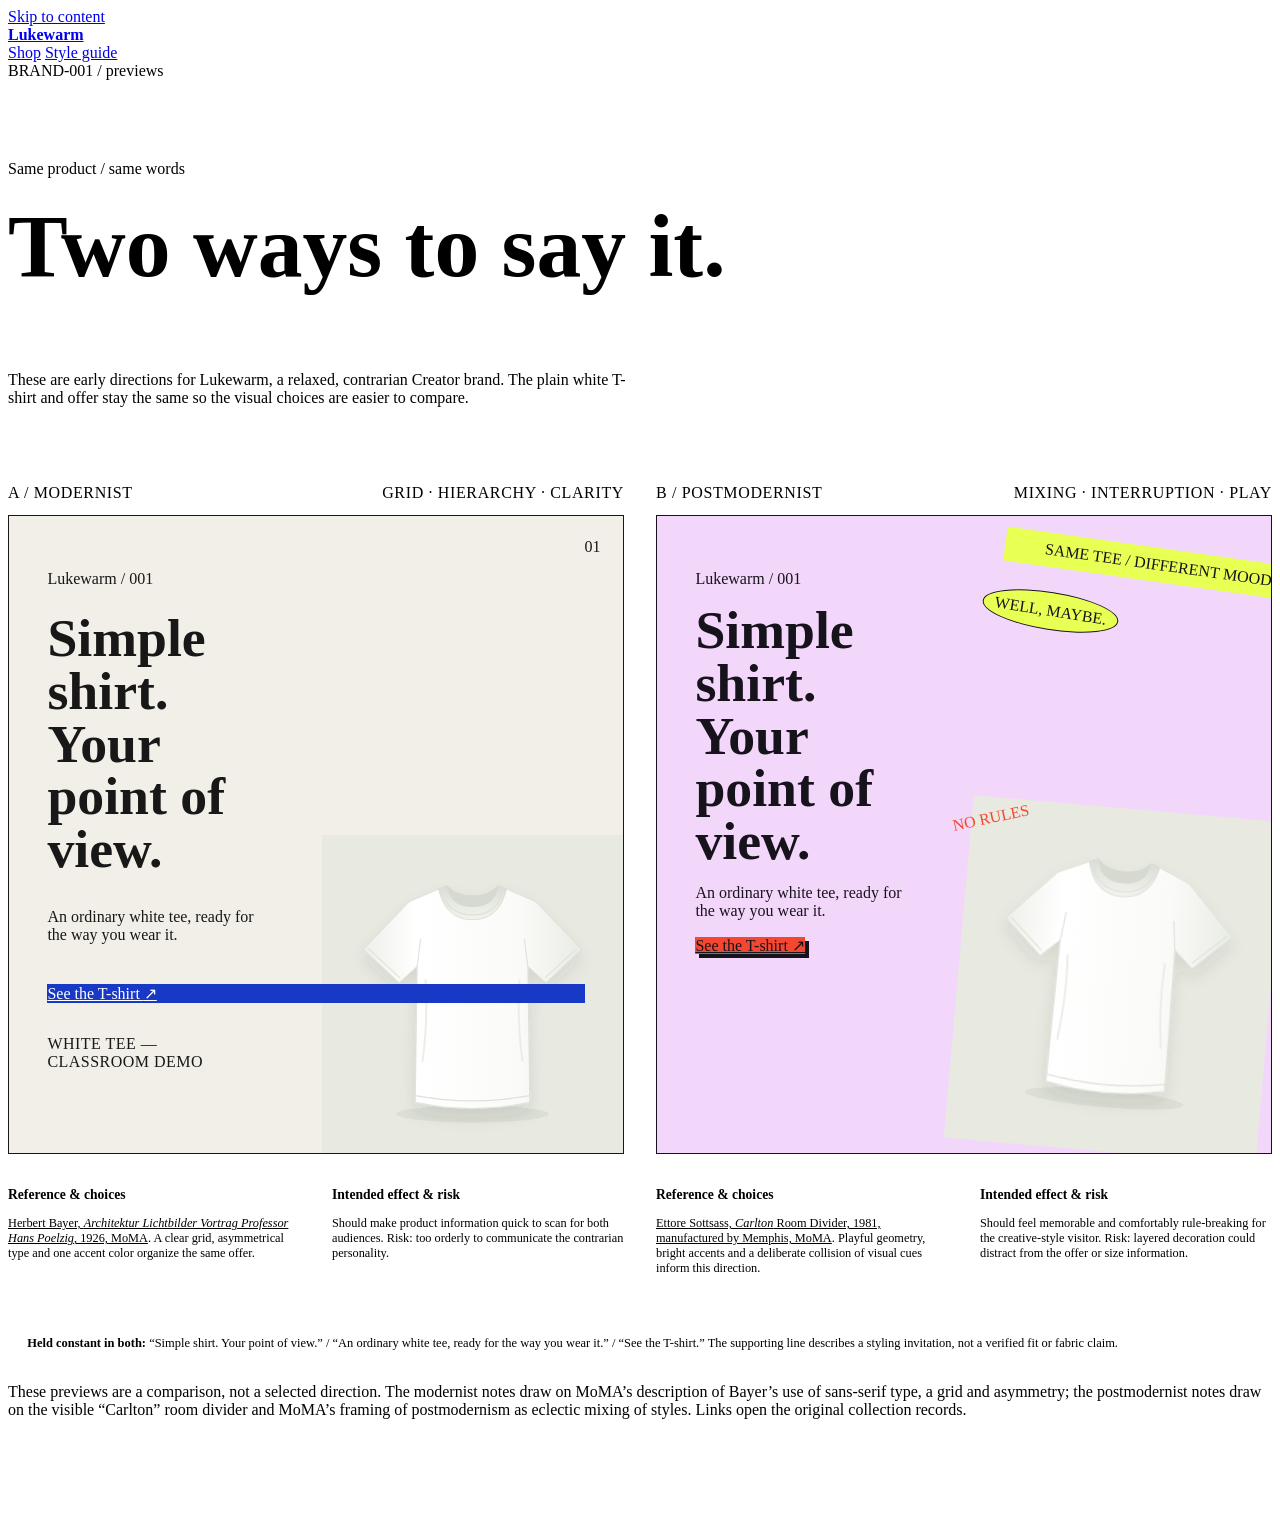
==== public/explorations.html @ 7b6f737d "Add paired Lukewarm visual direction previews" ====
<!doctype html>
<html lang="en">
  <head>
    <meta charset="utf-8" />
    <meta name="viewport" content="width=device-width, initial-scale=1" />
    <meta name="description" content="Two same-copy visual directions for the Lukewarm white T-shirt." />
    <title>Lukewarm — hero directions</title>
    <link rel="stylesheet" href="styles.css" />
    <style>
      .explore-page { padding-block: 2rem 5rem; }
      .explore-intro { max-width: 760px; padding-block: 2rem 3rem; }
      .explore-intro h1 { font-size: clamp(2.8rem, 7vw, 6rem); margin-top: .4rem; }
      .explore-intro p:last-child { max-width: 620px; margin-top: 1rem; }
      .preview-grid { display: grid; grid-template-columns: repeat(2, minmax(0, 1fr)); gap: 2rem; }
      .preview { min-width: 0; }
      .preview-label { display: flex; justify-content: space-between; gap: 1rem; padding-block: .8rem; border-top: 1px solid var(--color-line); font: .68rem var(--font-mono); text-transform: uppercase; letter-spacing: .04em; }
      .hero-card { min-height: 560px; position: relative; overflow: hidden; isolation: isolate; padding: clamp(1.4rem, 3vw, 3rem); }
      .hero-card h2 { position: relative; z-index: 2; max-width: 9ch; margin: .5rem 0 1rem; font-size: clamp(2.3rem, 4.2vw, 4.5rem); line-height: .98; }
      .hero-card p { position: relative; z-index: 2; max-width: 26ch; }
      .hero-card .button { position: relative; z-index: 2; margin-top: 1.5rem; }
      .hero-shirt { position: absolute; width: 52%; height: auto; right: 2%; bottom: 1%; z-index: 1; }
      .modern-card { display: grid; align-content: start; background: #f1efe8; color: #171817; border: 1px solid #171817; }
      .modern-card::before { content: "01"; position: absolute; top: 1.4rem; right: 1.4rem; font: .72rem var(--font-mono); }
      .modern-card .hero-shirt { width: 49%; right: 0; bottom: -2%; }
      .modern-card .button-primary { background: #1839c5; border-color: #1839c5; color: white; }
      .modern-index { margin-top: auto; padding-top: 2rem; font: .65rem var(--font-mono); letter-spacing: .03em; }
      .post-card { background: #f3d7fa; color: #17131c; border: 1px solid #17131c; }
      .post-card::before { content: "SAME TEE / DIFFERENT MOOD"; position: absolute; top: 2rem; right: -2.6rem; z-index: 3; transform: rotate(8deg); padding: .5rem 2.5rem; background: #e8ff54; font: .58rem var(--font-mono); }
      .post-card::after { content: "NO RULES"; position: absolute; left: 48%; top: 46%; z-index: 2; transform: rotate(-12deg); color: #f3472f; font: 700 clamp(1rem, 2vw, 1.7rem) var(--font-display); }
      .post-card .hero-shirt { width: 51%; right: 0; bottom: 0; transform: rotate(5deg); }
      .post-card .button-primary { background: #f3472f; border-color: #17131c; color: #17131c; box-shadow: 4px 4px 0 #17131c; }
      .post-tag { position: absolute; left: 53%; top: 12%; z-index: 2; padding: .55rem .7rem; background: #e8ff54; border: 1px solid #17131c; border-radius: 50%; transform: rotate(9deg); font: .62rem var(--font-mono); }
      .annotation-grid { display: grid; grid-template-columns: 1fr 1fr; gap: 2rem; margin-top: 1.2rem; }
      .annotation-grid h3 { font-size: .85rem; letter-spacing: 0; }
      .annotation-grid p { margin-top: .5rem; font-size: .77rem; color: var(--color-muted); }
      .annotation-grid a { color: var(--color-ink); }
      .same-copy { margin-top: 2rem; padding: 1rem 1.2rem; background: var(--color-soft); font-size: .78rem; }
      @media (max-width: 760px) { .preview-grid, .annotation-grid { grid-template-columns: 1fr; } .hero-card { min-height: 500px; } .hero-card h2 { font-size: clamp(2.7rem, 11vw, 4.3rem); } }
      @media (max-width: 420px) { .hero-card { min-height: 470px; } .hero-shirt { width: 62%; } .modern-card .hero-shirt, .post-card .hero-shirt { width: 60%; } }
    </style>
  </head>
  <body>
    <a class="skip-link" href="#main">Skip to content</a>
    <header class="site-header wrap">
      <a class="brand-link" href="index.html"><strong>Lukewarm</strong></a>
      <nav class="main-nav" aria-label="Main navigation">
        <a class="nav-link" href="index.html">Shop</a>
        <a class="nav-link" href="styleguide.html">Style guide</a>
      </nav>
      <span class="micro-label">BRAND-001 / previews</span>
    </header>
    <main id="main" class="wrap explore-page">
      <section class="explore-intro">
        <p class="eyebrow"><span class="status-dot" aria-hidden="true"></span> Same product / same words</p>
        <h1>Two ways to say it.</h1>
        <p>These are early directions for Lukewarm, a relaxed, contrarian Creator brand. The plain white T-shirt and offer stay the same so the visual choices are easier to compare.</p>
      </section>
      <div class="preview-grid">
        <article class="preview">
          <div class="preview-label"><span>A / Modernist</span><span>Grid · hierarchy · clarity</span></div>
          <section class="hero-card modern-card" aria-labelledby="modern-title">
            <p class="eyebrow">Lukewarm / 001</p>
            <h2 id="modern-title">Simple shirt.<br />Your point of view.</h2>
            <p>An ordinary white tee, ready for the way you wear it.</p>
            <a class="button button-primary" href="index.html">See the T-shirt <span aria-hidden="true">↗</span></a>
            <p class="modern-index">WHITE TEE — CLASSROOM DEMO</p>
            <img class="hero-shirt" src="assets/white-shirt.svg" alt="Plain white T-shirt" width="800" height="880" />
          </section>
          <div class="annotation-grid">
            <div><h3>Reference & choices</h3><p><a href="https://www.moma.org/collection/works/5101">Herbert Bayer, <i>Architektur Lichtbilder Vortrag Professor Hans Poelzig</i>, 1926, MoMA</a>. A clear grid, asymmetrical type and one accent color organize the same offer.</p></div>
            <div><h3>Intended effect & risk</h3><p>Should make product information quick to scan for both audiences. Risk: too orderly to communicate the contrarian personality.</p></div>
          </div>
        </article>
        <article class="preview">
          <div class="preview-label"><span>B / Postmodernist</span><span>Mixing · interruption · play</span></div>
          <section class="hero-card post-card" aria-labelledby="post-title">
            <p class="eyebrow">Lukewarm / 001</p>
            <h2 id="post-title">Simple shirt.<br />Your point of view.</h2>
            <p>An ordinary white tee, ready for the way you wear it.</p>
            <a class="button button-primary" href="index.html">See the T-shirt <span aria-hidden="true">↗</span></a>
            <span class="post-tag">WELL, MAYBE.</span>
            <img class="hero-shirt" src="assets/white-shirt.svg" alt="Plain white T-shirt" width="800" height="880" />
          </section>
          <div class="annotation-grid">
            <div><h3>Reference & choices</h3><p><a href="https://www.moma.org/collection/works/292736">Ettore Sottsass, <i>Carlton</i> Room Divider, 1981, manufactured by Memphis, MoMA</a>. Playful geometry, bright accents and a deliberate collision of visual cues inform this direction.</p></div>
            <div><h3>Intended effect & risk</h3><p>Should feel memorable and comfortably rule-breaking for the creative-style visitor. Risk: layered decoration could distract from the offer or size information.</p></div>
          </div>
        </article>
      </div>
      <p class="same-copy"><strong>Held constant in both:</strong> “Simple shirt. Your point of view.” / “An ordinary white tee, ready for the way you wear it.” / “See the T-shirt.” The supporting line describes a styling invitation, not a verified fit or fabric claim.</p>
      <p class="guide-note">These previews are a comparison, not a selected direction. The modernist notes draw on MoMA’s description of Bayer’s use of sans-serif type, a grid and asymmetry; the postmodernist notes draw on the visible “Carlton” room divider and MoMA’s framing of postmodernism as eclectic mixing of styles. Links open the original collection records.</p>
    </main>
  </body>
</html>
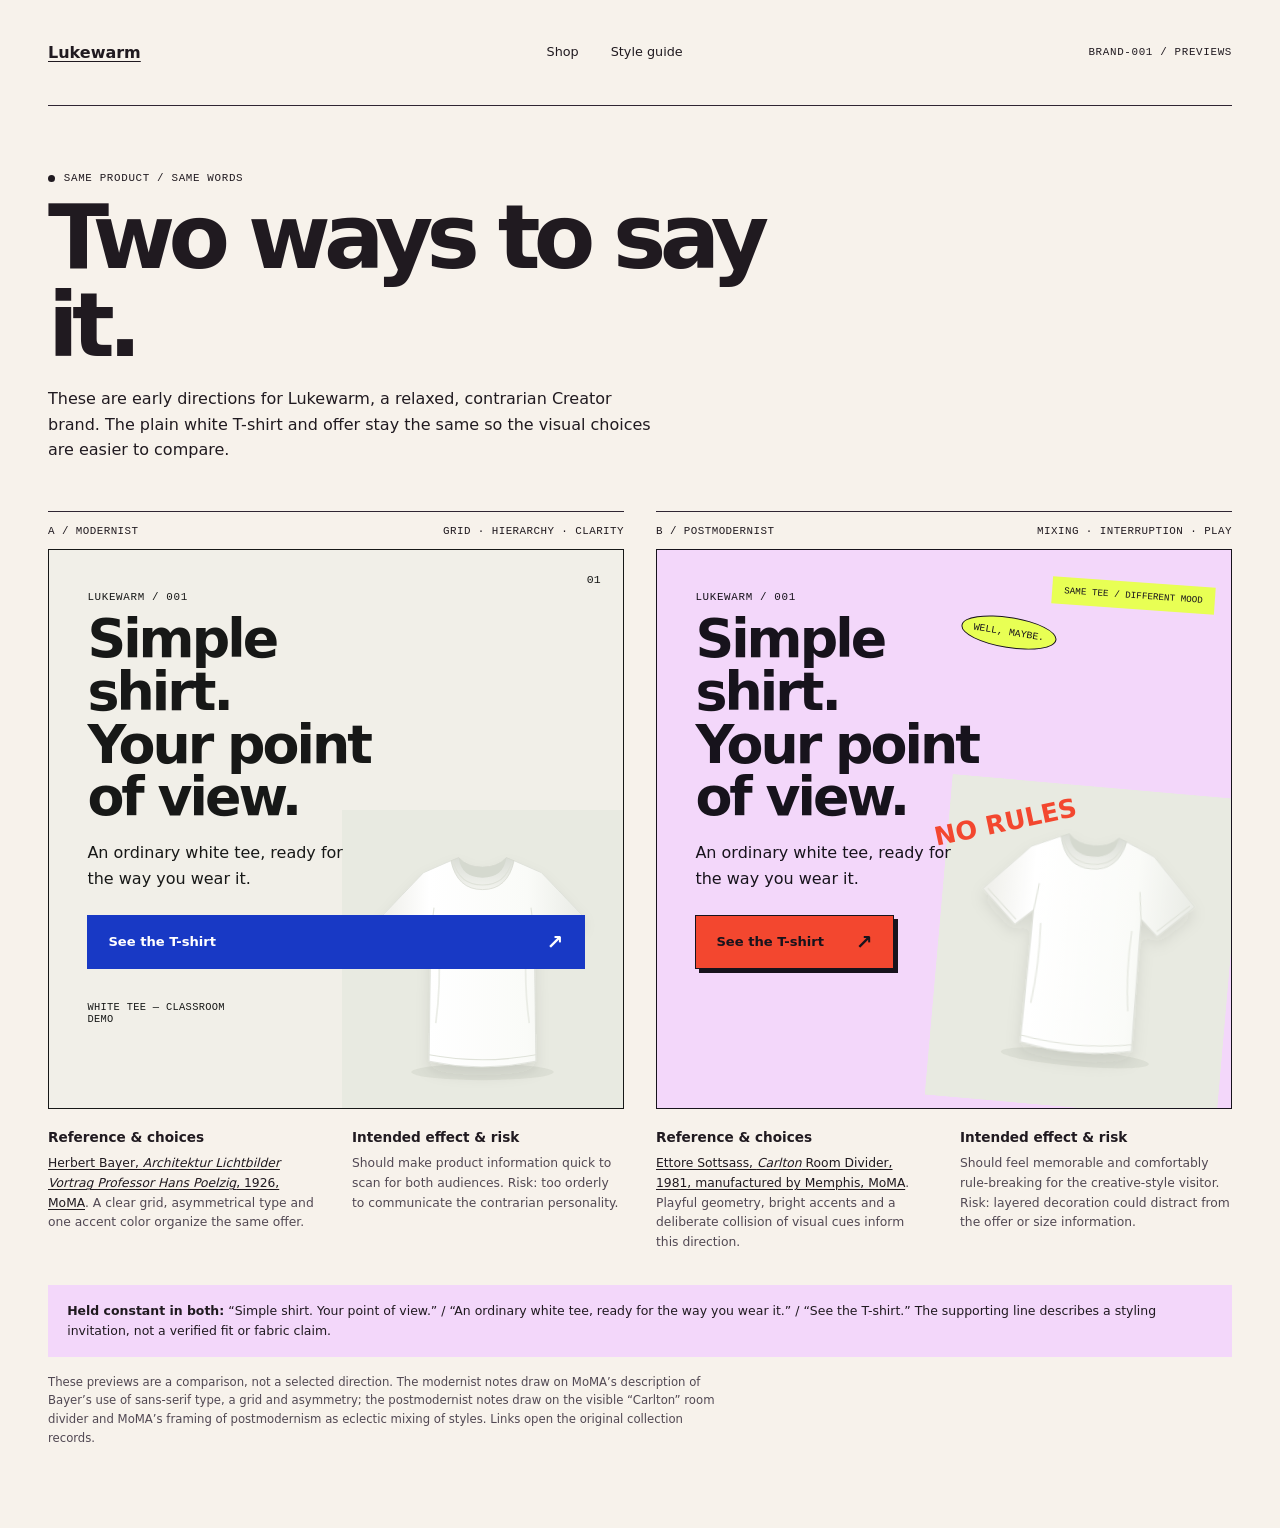
==== commit 32a22c04: "Sync checked Lukewarm public/explorations.html" ====
--- a/public/explorations.html
+++ b/public/explorations.html
@@ -3,40 +3,208 @@
   <head>
     <meta charset="utf-8" />
     <meta name="viewport" content="width=device-width, initial-scale=1" />
-    <meta name="description" content="Two same-copy visual directions for the Lukewarm white T-shirt." />
+    <meta
+      name="description"
+      content="Two same-copy visual directions for the Lukewarm white T-shirt."
+    />
     <title>Lukewarm — hero directions</title>
     <link rel="stylesheet" href="styles.css" />
     <style>
-      .explore-page { padding-block: 2rem 5rem; }
-      .explore-intro { max-width: 760px; padding-block: 2rem 3rem; }
-      .explore-intro h1 { font-size: clamp(2.8rem, 7vw, 6rem); margin-top: .4rem; }
-      .explore-intro p:last-child { max-width: 620px; margin-top: 1rem; }
-      .preview-grid { display: grid; grid-template-columns: repeat(2, minmax(0, 1fr)); gap: 2rem; }
-      .preview { min-width: 0; }
-      .preview-label { display: flex; justify-content: space-between; gap: 1rem; padding-block: .8rem; border-top: 1px solid var(--color-line); font: .68rem var(--font-mono); text-transform: uppercase; letter-spacing: .04em; }
-      .hero-card { min-height: 560px; position: relative; overflow: hidden; isolation: isolate; padding: clamp(1.4rem, 3vw, 3rem); }
-      .hero-card h2 { position: relative; z-index: 2; max-width: 9ch; margin: .5rem 0 1rem; font-size: clamp(2.3rem, 4.2vw, 4.5rem); line-height: .98; }
-      .hero-card p { position: relative; z-index: 2; max-width: 26ch; }
-      .hero-card .button { position: relative; z-index: 2; margin-top: 1.5rem; }
-      .hero-shirt { position: absolute; width: 52%; height: auto; right: 2%; bottom: 1%; z-index: 1; }
-      .modern-card { display: grid; align-content: start; background: #f1efe8; color: #171817; border: 1px solid #171817; }
-      .modern-card::before { content: "01"; position: absolute; top: 1.4rem; right: 1.4rem; font: .72rem var(--font-mono); }
-      .modern-card .hero-shirt { width: 49%; right: 0; bottom: -2%; }
-      .modern-card .button-primary { background: #1839c5; border-color: #1839c5; color: white; }
-      .modern-index { margin-top: auto; padding-top: 2rem; font: .65rem var(--font-mono); letter-spacing: .03em; }
-      .post-card { background: #f3d7fa; color: #17131c; border: 1px solid #17131c; }
-      .post-card::before { content: "SAME TEE / DIFFERENT MOOD"; position: absolute; top: 2rem; right: -2.6rem; z-index: 3; transform: rotate(8deg); padding: .5rem 2.5rem; background: #e8ff54; font: .58rem var(--font-mono); }
-      .post-card::after { content: "NO RULES"; position: absolute; left: 48%; top: 46%; z-index: 2; transform: rotate(-12deg); color: #f3472f; font: 700 clamp(1rem, 2vw, 1.7rem) var(--font-display); }
-      .post-card .hero-shirt { width: 51%; right: 0; bottom: 0; transform: rotate(5deg); }
-      .post-card .button-primary { background: #f3472f; border-color: #17131c; color: #17131c; box-shadow: 4px 4px 0 #17131c; }
-      .post-tag { position: absolute; left: 53%; top: 12%; z-index: 2; padding: .55rem .7rem; background: #e8ff54; border: 1px solid #17131c; border-radius: 50%; transform: rotate(9deg); font: .62rem var(--font-mono); }
-      .annotation-grid { display: grid; grid-template-columns: 1fr 1fr; gap: 2rem; margin-top: 1.2rem; }
-      .annotation-grid h3 { font-size: .85rem; letter-spacing: 0; }
-      .annotation-grid p { margin-top: .5rem; font-size: .77rem; color: var(--color-muted); }
-      .annotation-grid a { color: var(--color-ink); }
-      .same-copy { margin-top: 2rem; padding: 1rem 1.2rem; background: var(--color-soft); font-size: .78rem; }
-      @media (max-width: 760px) { .preview-grid, .annotation-grid { grid-template-columns: 1fr; } .hero-card { min-height: 500px; } .hero-card h2 { font-size: clamp(2.7rem, 11vw, 4.3rem); } }
-      @media (max-width: 420px) { .hero-card { min-height: 470px; } .hero-shirt { width: 62%; } .modern-card .hero-shirt, .post-card .hero-shirt { width: 60%; } }
+      .explore-page {
+        padding-block: 2rem 5rem;
+      }
+      .explore-intro {
+        max-width: 760px;
+        padding-block: 2rem 3rem;
+      }
+      .explore-intro h1 {
+        font-size: clamp(2.8rem, 7vw, 6rem);
+        margin-top: 0.4rem;
+      }
+      .explore-intro p:last-child {
+        max-width: 620px;
+        margin-top: 1rem;
+      }
+      .preview-grid {
+        display: grid;
+        grid-template-columns: repeat(2, minmax(0, 1fr));
+        gap: 2rem;
+      }
+      .preview {
+        min-width: 0;
+      }
+      .preview-label {
+        display: flex;
+        justify-content: space-between;
+        gap: 1rem;
+        padding-block: 0.8rem;
+        border-top: 1px solid var(--color-line);
+        font: 0.68rem var(--font-mono);
+        text-transform: uppercase;
+        letter-spacing: 0.04em;
+      }
+      .hero-card {
+        min-height: 560px;
+        position: relative;
+        overflow: hidden;
+        isolation: isolate;
+        padding: clamp(1.4rem, 3vw, 3rem);
+      }
+      .hero-card h2 {
+        position: relative;
+        z-index: 2;
+        max-width: 9ch;
+        margin: 0.5rem 0 1rem;
+        font-size: clamp(2.3rem, 4.2vw, 4.5rem);
+        line-height: 0.98;
+      }
+      .hero-card p {
+        position: relative;
+        z-index: 2;
+        max-width: 26ch;
+      }
+      .hero-card .button {
+        position: relative;
+        z-index: 2;
+        margin-top: 1.5rem;
+      }
+      .hero-shirt {
+        position: absolute;
+        width: 52%;
+        height: auto;
+        right: 2%;
+        bottom: 1%;
+        z-index: 1;
+      }
+      .modern-card {
+        display: grid;
+        align-content: start;
+        background: #f1efe8;
+        color: #171817;
+        border: 1px solid #171817;
+      }
+      .modern-card::before {
+        content: "01";
+        position: absolute;
+        top: 1.4rem;
+        right: 1.4rem;
+        font: 0.72rem var(--font-mono);
+      }
+      .modern-card .hero-shirt {
+        width: 49%;
+        right: 0;
+        bottom: -2%;
+      }
+      .modern-card .button-primary {
+        background: #1839c5;
+        border-color: #1839c5;
+        color: white;
+      }
+      .modern-index {
+        margin-top: auto;
+        padding-top: 2rem;
+        font: 0.65rem var(--font-mono);
+        letter-spacing: 0.03em;
+      }
+      .post-card {
+        background: #f3d7fa;
+        color: #17131c;
+        border: 1px solid #17131c;
+      }
+      .post-card::before {
+        content: "SAME TEE / DIFFERENT MOOD";
+        position: absolute;
+        top: 2rem;
+        right: 1rem;
+        z-index: 3;
+        transform: rotate(4deg);
+        max-width: calc(100% - 2rem);
+        padding: 0.5rem 0.75rem;
+        background: #e8ff54;
+        font: 0.58rem var(--font-mono);
+      }
+      .post-card::after {
+        content: "NO RULES";
+        position: absolute;
+        left: 48%;
+        top: 46%;
+        z-index: 2;
+        transform: rotate(-12deg);
+        color: #f3472f;
+        font: 700 clamp(1rem, 2vw, 1.7rem) var(--font-display);
+      }
+      .post-card .hero-shirt {
+        width: 51%;
+        right: 0;
+        bottom: 0;
+        transform: rotate(5deg);
+      }
+      .post-card .button-primary {
+        background: #f3472f;
+        border-color: #17131c;
+        color: #17131c;
+        box-shadow: 4px 4px 0 #17131c;
+      }
+      .post-tag {
+        position: absolute;
+        left: 53%;
+        top: 12%;
+        z-index: 2;
+        padding: 0.55rem 0.7rem;
+        background: #e8ff54;
+        border: 1px solid #17131c;
+        border-radius: 50%;
+        transform: rotate(9deg);
+        font: 0.62rem var(--font-mono);
+      }
+      .annotation-grid {
+        display: grid;
+        grid-template-columns: 1fr 1fr;
+        gap: 2rem;
+        margin-top: 1.2rem;
+      }
+      .annotation-grid h3 {
+        font-size: 0.85rem;
+        letter-spacing: 0;
+      }
+      .annotation-grid p {
+        margin-top: 0.5rem;
+        font-size: 0.77rem;
+        color: var(--color-muted);
+      }
+      .annotation-grid a {
+        color: var(--color-ink);
+      }
+      .same-copy {
+        margin-top: 2rem;
+        padding: 1rem 1.2rem;
+        background: var(--color-soft);
+        font-size: 0.78rem;
+      }
+      @media (max-width: 760px) {
+        .preview-grid,
+        .annotation-grid {
+          grid-template-columns: 1fr;
+        }
+        .hero-card {
+          min-height: 500px;
+        }
+        .hero-card h2 {
+          font-size: clamp(2.7rem, 11vw, 4.3rem);
+        }
+      }
+      @media (max-width: 420px) {
+        .hero-card {
+          min-height: 470px;
+        }
+        .hero-shirt {
+          width: 62%;
+        }
+        .modern-card .hero-shirt,
+        .post-card .hero-shirt {
+          width: 60%;
+        }
+      }
     </style>
   </head>
   <body>
@@ -51,44 +219,116 @@
     </header>
     <main id="main" class="wrap explore-page">
       <section class="explore-intro">
-        <p class="eyebrow"><span class="status-dot" aria-hidden="true"></span> Same product / same words</p>
+        <p class="eyebrow">
+          <span class="status-dot" aria-hidden="true"></span> Same product /
+          same words
+        </p>
         <h1>Two ways to say it.</h1>
-        <p>These are early directions for Lukewarm, a relaxed, contrarian Creator brand. The plain white T-shirt and offer stay the same so the visual choices are easier to compare.</p>
+        <p>
+          These are early directions for Lukewarm, a relaxed, contrarian Creator
+          brand. The plain white T-shirt and offer stay the same so the visual
+          choices are easier to compare.
+        </p>
       </section>
       <div class="preview-grid">
         <article class="preview">
-          <div class="preview-label"><span>A / Modernist</span><span>Grid · hierarchy · clarity</span></div>
-          <section class="hero-card modern-card" aria-labelledby="modern-title">
+          <div class="preview-label">
+            <span>A / Modernist</span><span>Grid · hierarchy · clarity</span>
+          </div>
+          <div class="hero-card modern-card">
             <p class="eyebrow">Lukewarm / 001</p>
             <h2 id="modern-title">Simple shirt.<br />Your point of view.</h2>
             <p>An ordinary white tee, ready for the way you wear it.</p>
-            <a class="button button-primary" href="index.html">See the T-shirt <span aria-hidden="true">↗</span></a>
+            <a class="button button-primary" href="index.html"
+              >See the T-shirt <span aria-hidden="true">↗</span></a
+            >
             <p class="modern-index">WHITE TEE — CLASSROOM DEMO</p>
-            <img class="hero-shirt" src="assets/white-shirt.svg" alt="Plain white T-shirt" width="800" height="880" />
-          </section>
+            <img
+              class="hero-shirt"
+              src="assets/white-shirt.svg"
+              alt="Plain white T-shirt"
+              width="800"
+              height="880"
+            />
+          </div>
           <div class="annotation-grid">
-            <div><h3>Reference & choices</h3><p><a href="https://www.moma.org/collection/works/5101">Herbert Bayer, <i>Architektur Lichtbilder Vortrag Professor Hans Poelzig</i>, 1926, MoMA</a>. A clear grid, asymmetrical type and one accent color organize the same offer.</p></div>
-            <div><h3>Intended effect & risk</h3><p>Should make product information quick to scan for both audiences. Risk: too orderly to communicate the contrarian personality.</p></div>
+            <div>
+              <h3>Reference &amp; choices</h3>
+              <p>
+                <a href="https://www.moma.org/collection/works/5101"
+                  >Herbert Bayer,
+                  <i>Architektur Lichtbilder Vortrag Professor Hans Poelzig</i>,
+                  1926, MoMA</a
+                >. A clear grid, asymmetrical type and one accent color organize
+                the same offer.
+              </p>
+            </div>
+            <div>
+              <h3>Intended effect &amp; risk</h3>
+              <p>
+                Should make product information quick to scan for both
+                audiences. Risk: too orderly to communicate the contrarian
+                personality.
+              </p>
+            </div>
           </div>
         </article>
         <article class="preview">
-          <div class="preview-label"><span>B / Postmodernist</span><span>Mixing · interruption · play</span></div>
-          <section class="hero-card post-card" aria-labelledby="post-title">
+          <div class="preview-label">
+            <span>B / Postmodernist</span
+            ><span>Mixing · interruption · play</span>
+          </div>
+          <div class="hero-card post-card">
             <p class="eyebrow">Lukewarm / 001</p>
             <h2 id="post-title">Simple shirt.<br />Your point of view.</h2>
             <p>An ordinary white tee, ready for the way you wear it.</p>
-            <a class="button button-primary" href="index.html">See the T-shirt <span aria-hidden="true">↗</span></a>
+            <a class="button button-primary" href="index.html"
+              >See the T-shirt <span aria-hidden="true">↗</span></a
+            >
             <span class="post-tag">WELL, MAYBE.</span>
-            <img class="hero-shirt" src="assets/white-shirt.svg" alt="Plain white T-shirt" width="800" height="880" />
-          </section>
+            <img
+              class="hero-shirt"
+              src="assets/white-shirt.svg"
+              alt="Plain white T-shirt"
+              width="800"
+              height="880"
+            />
+          </div>
           <div class="annotation-grid">
-            <div><h3>Reference & choices</h3><p><a href="https://www.moma.org/collection/works/292736">Ettore Sottsass, <i>Carlton</i> Room Divider, 1981, manufactured by Memphis, MoMA</a>. Playful geometry, bright accents and a deliberate collision of visual cues inform this direction.</p></div>
-            <div><h3>Intended effect & risk</h3><p>Should feel memorable and comfortably rule-breaking for the creative-style visitor. Risk: layered decoration could distract from the offer or size information.</p></div>
+            <div>
+              <h3>Reference &amp; choices</h3>
+              <p>
+                <a href="https://www.moma.org/collection/works/292736"
+                  >Ettore Sottsass, <i>Carlton</i> Room Divider, 1981,
+                  manufactured by Memphis, MoMA</a
+                >. Playful geometry, bright accents and a deliberate collision
+                of visual cues inform this direction.
+              </p>
+            </div>
+            <div>
+              <h3>Intended effect &amp; risk</h3>
+              <p>
+                Should feel memorable and comfortably rule-breaking for the
+                creative-style visitor. Risk: layered decoration could distract
+                from the offer or size information.
+              </p>
+            </div>
           </div>
         </article>
       </div>
-      <p class="same-copy"><strong>Held constant in both:</strong> “Simple shirt. Your point of view.” / “An ordinary white tee, ready for the way you wear it.” / “See the T-shirt.” The supporting line describes a styling invitation, not a verified fit or fabric claim.</p>
-      <p class="guide-note">These previews are a comparison, not a selected direction. The modernist notes draw on MoMA’s description of Bayer’s use of sans-serif type, a grid and asymmetry; the postmodernist notes draw on the visible “Carlton” room divider and MoMA’s framing of postmodernism as eclectic mixing of styles. Links open the original collection records.</p>
+      <p class="same-copy">
+        <strong>Held constant in both:</strong> “Simple shirt. Your point of
+        view.” / “An ordinary white tee, ready for the way you wear it.” / “See
+        the T-shirt.” The supporting line describes a styling invitation, not a
+        verified fit or fabric claim.
+      </p>
+      <p class="guide-note">
+        These previews are a comparison, not a selected direction. The modernist
+        notes draw on MoMA’s description of Bayer’s use of sans-serif type, a
+        grid and asymmetry; the postmodernist notes draw on the visible
+        “Carlton” room divider and MoMA’s framing of postmodernism as eclectic
+        mixing of styles. Links open the original collection records.
+      </p>
     </main>
   </body>
 </html>
--- a/public/styles.css
+++ b/public/styles.css
@@ -0,0 +1,1431 @@
+/* Shared brand tokens. Change these after you agree on your brand direction.
+   Both the storefront and the live style guide use this file. */
+:root {
+  --color-paper: #f7f2eb;
+  --color-ink: #201a20;
+  --color-muted: #514853;
+  --color-line: #302633;
+  --color-accent: #e8ff54;
+  --color-soft: #f3d7fa;
+  --color-action: #f3472f;
+  --color-white: #fff;
+  --color-danger: #a52b21;
+  --font-body:
+    system-ui, -apple-system, blinkmacsystemfont, "Segoe UI", sans-serif;
+  --font-display:
+    system-ui, -apple-system, blinkmacsystemfont, "Segoe UI", sans-serif;
+  --font-mono: ui-monospace, sfmono-regular, consolas, monospace;
+  --space-1: 0.5rem;
+  --space-2: 1rem;
+  --space-3: 1.5rem;
+  --space-4: 2rem;
+  --space-5: 3rem;
+  --space-6: 4rem;
+  --page-width: 1440px;
+}
+
+* {
+  box-sizing: border-box;
+}
+
+html {
+  scroll-behavior: smooth;
+  scroll-padding-top: 1.5rem;
+}
+
+body {
+  margin: 0;
+  background: var(--color-paper);
+  color: var(--color-ink);
+  font-family: var(--font-body);
+  line-height: 1.6;
+  -webkit-font-smoothing: antialiased;
+}
+
+img,
+svg {
+  display: block;
+  max-width: 100%;
+}
+
+button,
+a,
+input {
+  -webkit-tap-highlight-color: transparent;
+}
+
+a {
+  color: inherit;
+  text-underline-offset: 0.2em;
+  text-decoration-thickness: 1px;
+}
+
+a:hover {
+  text-decoration-thickness: 2px;
+}
+
+button,
+input {
+  font: inherit;
+}
+
+button {
+  cursor: pointer;
+}
+
+button:disabled {
+  cursor: default;
+}
+
+:focus-visible {
+  outline: 3px solid var(--color-ink);
+  outline-offset: 5px;
+}
+
+[hidden] {
+  display: none !important;
+}
+
+::selection {
+  background: var(--color-accent);
+  color: var(--color-ink);
+}
+
+h1,
+h2,
+h3,
+p {
+  margin: 0;
+}
+
+h1,
+h2,
+h3 {
+  font-family: var(--font-display);
+  font-weight: 550;
+}
+
+h1 {
+  font-size: clamp(3.4rem, 6.25vw, 6.6rem);
+  line-height: 0.99;
+  letter-spacing: -0.075em;
+}
+
+h2 {
+  font-size: clamp(2rem, 3.6vw, 3.75rem);
+  line-height: 1.08;
+  letter-spacing: -0.055em;
+}
+
+h3 {
+  font-size: 1.3rem;
+  line-height: 1.3;
+  letter-spacing: -0.03em;
+}
+
+p + p {
+  margin-top: var(--space-2);
+}
+
+.wrap {
+  width: min(calc(100% - 6rem), var(--page-width));
+  margin-inline: auto;
+}
+
+.muted {
+  color: var(--color-muted);
+}
+
+.eyebrow,
+.micro-label,
+.visual-label,
+.image-caption,
+.section-number,
+.type-label,
+.token-name {
+  font-family: var(--font-mono);
+  font-size: 0.68rem;
+  font-weight: 500;
+  line-height: 1.5;
+  letter-spacing: 0.06em;
+  text-transform: uppercase;
+}
+
+.eyebrow {
+  display: flex;
+  align-items: center;
+  gap: 0.55rem;
+}
+
+.status-dot {
+  width: 7px;
+  height: 7px;
+  display: inline-block;
+  background: var(--color-ink);
+  border-radius: 50%;
+}
+
+.skip-link {
+  position: fixed;
+  top: 8px;
+  left: 8px;
+  z-index: 10;
+  transform: translateY(-180%);
+  padding: 0.75rem 1rem;
+  background: var(--color-ink);
+  color: var(--color-white);
+}
+
+.skip-link:focus {
+  transform: translateY(0);
+}
+
+.starter-notice {
+  display: flex;
+  justify-content: space-between;
+  align-items: center;
+  gap: 1.5rem;
+  padding: 0.8rem 3rem;
+  background: var(--color-accent);
+  font-size: 0.73rem;
+  line-height: 1.5;
+}
+
+.starter-notice a {
+  flex-shrink: 0;
+  font-weight: 650;
+}
+
+.site-header {
+  min-height: 106px;
+  display: flex;
+  align-items: center;
+  gap: 3rem;
+  border-bottom: 1px solid var(--color-line);
+}
+
+.brand-link {
+  display: inline-block;
+  flex-shrink: 0;
+}
+
+.wordmark {
+  width: 150px;
+  height: auto;
+}
+
+.main-nav {
+  display: flex;
+  justify-content: center;
+  align-items: center;
+  gap: 2rem;
+  margin-inline: auto;
+}
+
+.nav-link,
+.bag-link {
+  text-decoration: none;
+  font-size: 0.8rem;
+}
+
+.nav-link {
+  padding-block: 0.5rem;
+  border-bottom: 1px solid transparent;
+}
+
+.nav-link:hover,
+.nav-link[aria-current="page"] {
+  border-color: currentcolor;
+}
+
+.bag-link {
+  display: flex;
+  align-items: center;
+  gap: 0.65rem;
+  white-space: nowrap;
+}
+
+.bag-count {
+  display: grid;
+  place-items: center;
+  min-width: 1.7rem;
+  height: 1.7rem;
+  border: 1px solid var(--color-ink);
+  border-radius: 50%;
+  font-size: 0.7rem;
+}
+
+.product-section {
+  display: grid;
+  grid-template-columns: 1.13fr 1fr;
+  gap: clamp(3rem, 7vw, 8rem);
+  padding-block: var(--space-5) 5rem;
+  align-items: start;
+}
+
+.product-visual {
+  position: relative;
+  background: var(--color-soft);
+}
+
+.visual-label {
+  position: absolute;
+  z-index: 1;
+  inset: 1.3rem 1.4rem auto;
+  display: flex;
+  justify-content: space-between;
+  gap: 1rem;
+  font-size: 0.6rem;
+}
+
+.shirt-image {
+  width: 100%;
+  height: auto;
+  aspect-ratio: 800 / 880;
+  object-fit: contain;
+}
+
+.image-caption {
+  display: flex;
+  align-items: center;
+  justify-content: space-between;
+  gap: 1rem;
+  padding: 1.2rem 1.4rem;
+  border-top: 1px solid var(--color-line);
+  font-size: 0.59rem;
+}
+
+.image-caption > :last-child {
+  font-family: var(--font-body);
+  font-size: 1.5rem;
+  line-height: 1;
+}
+
+.product-information {
+  max-width: 530px;
+  padding-block: 1rem;
+}
+
+.product-information h1 {
+  margin-top: 1.6rem;
+}
+
+.product-intro {
+  font-size: 1.2rem;
+  line-height: 1.5;
+  margin-top: 1.8rem;
+  letter-spacing: -0.025em;
+}
+
+.product-description {
+  margin-top: 0.6rem;
+  font-size: 0.88rem;
+  max-width: 430px;
+}
+
+.price-row {
+  display: flex;
+  align-items: center;
+  justify-content: space-between;
+  gap: 1rem;
+  margin-block: 2rem 1.5rem;
+  padding-bottom: 1.2rem;
+  border-bottom: 1px solid var(--color-line);
+}
+
+.price {
+  font-size: 1.65rem;
+  letter-spacing: -0.04em;
+  font-weight: 600;
+}
+
+.price span {
+  font-family: var(--font-mono);
+  font-size: 0.65rem;
+  font-weight: 400;
+  letter-spacing: 0;
+  margin-left: 0.25rem;
+}
+
+.price-row .micro-label {
+  color: var(--color-muted);
+  font-size: 0.6rem;
+}
+
+fieldset {
+  padding: 0;
+  margin: 0;
+  border: 0;
+  min-width: 0;
+}
+
+legend {
+  padding: 0;
+  font-size: 0.84rem;
+  font-weight: 650;
+}
+
+.field-help {
+  margin-top: 0.3rem;
+  color: var(--color-muted);
+  font-size: 0.74rem;
+}
+
+.size-options {
+  display: grid;
+  grid-template-columns: repeat(4, 1fr);
+  gap: 0.6rem;
+  margin-top: 1rem;
+}
+
+.size-option {
+  position: relative;
+  cursor: pointer;
+}
+
+.size-option input {
+  position: absolute;
+  opacity: 0;
+  width: 100%;
+  height: 100%;
+  margin: 0;
+  cursor: pointer;
+}
+
+.size-option span {
+  display: grid;
+  place-items: center;
+  min-height: 3.2rem;
+  border: 1px solid var(--color-line);
+  background: var(--color-paper);
+  font-size: 0.83rem;
+  transition:
+    background 150ms ease,
+    border-color 150ms ease;
+}
+
+.size-option input:checked + span {
+  background: var(--color-ink);
+  border-color: var(--color-ink);
+  color: var(--color-paper);
+}
+
+.size-option input:hover + span {
+  border-color: var(--color-ink);
+}
+
+.size-option input:focus-visible + span {
+  outline: 3px solid var(--color-ink);
+  outline-offset: 4px;
+}
+
+.size-option input:focus-visible {
+  outline: none;
+}
+
+.field-error {
+  color: var(--color-danger);
+  font-size: 0.8rem;
+  margin-top: 0.9rem;
+  font-weight: 550;
+}
+
+.button {
+  display: inline-flex;
+  align-items: center;
+  justify-content: space-between;
+  gap: 2rem;
+  min-height: 3.4rem;
+  border: 1px solid var(--color-ink);
+  padding: 0.9rem 1.25rem;
+  font-size: 0.82rem;
+  font-weight: 550;
+  line-height: 1.4;
+  text-decoration: none;
+  transition:
+    background 150ms ease,
+    color 150ms ease;
+}
+
+.button > span[aria-hidden] {
+  font-size: 1.25rem;
+  line-height: 1;
+}
+
+.button-primary {
+  background: var(--color-ink);
+  color: var(--color-paper);
+}
+
+.button-primary:hover {
+  background: var(--color-accent);
+  color: var(--color-ink);
+}
+
+.button-secondary {
+  background: transparent;
+  color: var(--color-ink);
+}
+
+.button-secondary:hover {
+  background: var(--color-soft);
+}
+
+.add-button {
+  width: 100%;
+  margin-top: 1.4rem;
+}
+
+.demo-disclaimer {
+  font-size: 0.68rem;
+  line-height: 1.65;
+  color: var(--color-muted);
+  margin-top: 0.9rem;
+  max-width: 420px;
+}
+
+.product-facts {
+  margin-bottom: 0;
+  margin-top: 1.8rem;
+}
+
+.product-facts div {
+  display: flex;
+  justify-content: space-between;
+  gap: 1rem;
+  padding-block: 0.62rem;
+  border-top: 1px solid var(--color-line);
+  font-size: 0.71rem;
+}
+
+.product-facts dt {
+  color: var(--color-muted);
+}
+
+.product-facts dd {
+  margin: 0;
+  font-weight: 500;
+  text-align: right;
+}
+
+.bag-section {
+  display: grid;
+  grid-template-columns: 1fr 1fr;
+  gap: 3rem;
+  border-top: 1px solid var(--color-line);
+  padding-block: 3rem;
+}
+
+.bag-section h2 {
+  margin-top: 0.6rem;
+  font-size: clamp(2rem, 3vw, 3rem);
+}
+
+.bag-details {
+  padding-top: 0.2rem;
+  font-size: 0.85rem;
+}
+
+.bag-message {
+  max-width: 500px;
+}
+
+.bag-items {
+  list-style: none;
+  margin: 1rem 0;
+  padding: 0;
+}
+
+.bag-items:empty {
+  margin: 0;
+}
+
+.bag-items li {
+  padding-block: 0.55rem;
+  border-bottom: 1px solid var(--color-line);
+  font-size: 0.78rem;
+}
+
+.text-button {
+  padding: 0.5rem 0;
+  border: 0;
+  background: transparent;
+  color: var(--color-ink);
+  font-size: 0.8rem;
+  text-decoration: underline;
+  text-underline-offset: 0.25rem;
+}
+
+.text-button:disabled {
+  opacity: 0.5;
+}
+
+.bag-details .field-help {
+  margin-top: 0.4rem;
+  font-size: 0.69rem;
+}
+
+.starter-next {
+  display: grid;
+  grid-template-columns: 1fr 1fr;
+  gap: 1.5rem 3rem;
+  background: var(--color-accent);
+  padding: 2.7rem 3rem 3rem;
+  margin-block: 1rem 4rem;
+}
+
+.starter-next > .eyebrow {
+  grid-column: 1 / -1;
+}
+
+.starter-next > div {
+  max-width: 470px;
+  font-size: 0.86rem;
+}
+
+.starter-next .button {
+  margin-top: 1.6rem;
+}
+
+.site-footer {
+  display: flex;
+  align-items: center;
+  justify-content: space-between;
+  gap: 2rem;
+  border-top: 1px solid var(--color-line);
+  padding-block: 1.6rem;
+  font-size: 0.67rem;
+  color: var(--color-muted);
+}
+
+.footer-tagline {
+  margin: 0;
+}
+
+.footer-separator {
+  margin-inline: 0.6rem;
+  color: var(--color-ink);
+}
+
+.site-footer a {
+  color: var(--color-ink);
+}
+
+/* Shared editorial pages */
+.page-hero {
+  padding-block: 4.5rem 3.8rem;
+  display: grid;
+  grid-template-columns: 1.25fr 0.75fr;
+  align-items: end;
+  gap: 1.3rem 4rem;
+}
+
+.page-hero > .eyebrow {
+  grid-column: 1 / -1;
+}
+
+.page-hero h1 {
+  font-size: clamp(3.5rem, 6.8vw, 7.3rem);
+}
+
+.page-hero .hero-summary {
+  max-width: 400px;
+  font-size: 0.95rem;
+  color: var(--color-muted);
+  padding-bottom: 0.25rem;
+}
+
+.hero-summary strong {
+  font-weight: 550;
+  color: var(--color-ink);
+}
+
+.page-subnav {
+  display: flex;
+  flex-wrap: wrap;
+  gap: 0.6rem 1.8rem;
+  padding-block: 1rem;
+  border-top: 1px solid var(--color-line);
+  border-bottom: 1px solid var(--color-line);
+  font-size: 0.76rem;
+}
+
+.section-link {
+  text-decoration: none;
+}
+
+.section-link:hover {
+  text-decoration: underline;
+}
+
+.guide-section {
+  padding-block: 3rem;
+  border-bottom: 1px solid var(--color-line);
+  display: grid;
+  grid-template-columns: 0.32fr 1fr;
+  column-gap: 3rem;
+}
+
+.section-heading .section-number {
+  color: var(--color-muted);
+  display: block;
+  margin-bottom: 0.8rem;
+}
+
+.section-heading h2 {
+  font-size: clamp(1.7rem, 2.5vw, 2.65rem);
+}
+
+.section-heading p {
+  font-size: 0.78rem;
+  color: var(--color-muted);
+  margin-top: 1rem;
+  max-width: 210px;
+}
+
+.guide-content {
+  min-width: 0;
+}
+
+.draft-label {
+  display: inline-block;
+  padding: 0.3rem 0.55rem;
+  background: var(--color-accent);
+  color: var(--color-ink);
+  font-family: var(--font-mono);
+  font-size: 0.6rem;
+  line-height: 1.4;
+  letter-spacing: 0.03em;
+  text-transform: uppercase;
+}
+
+.decision-grid {
+  display: grid;
+  grid-template-columns: repeat(3, 1fr);
+  gap: 1.5rem;
+  margin-top: 1.6rem;
+}
+
+.decision-grid > div {
+  border-top: 1px solid var(--color-line);
+  padding-top: 0.8rem;
+}
+
+.decision-grid h3 {
+  font-size: 0.85rem;
+  font-weight: 650;
+  letter-spacing: 0;
+}
+
+.decision-grid p {
+  font-size: 0.8rem;
+  color: var(--color-muted);
+  margin-top: 0.5rem;
+}
+
+.decision-grid .undecided {
+  font-size: 1.5rem;
+  font-weight: 450;
+  color: var(--color-ink);
+  letter-spacing: -0.04em;
+}
+
+.logo-board {
+  min-height: 230px;
+  display: grid;
+  place-items: center;
+  padding: 3rem;
+  background: var(--color-white);
+  border: 1px solid var(--color-line);
+}
+
+.logo-board img {
+  width: min(100%, 380px);
+}
+
+.logo-variants {
+  display: grid;
+  grid-template-columns: 1fr 1fr;
+  border: 1px solid var(--color-line);
+  border-top: 0;
+}
+
+.logo-variant {
+  min-height: 140px;
+  padding: 1.5rem;
+  display: flex;
+  flex-direction: column;
+  justify-content: space-between;
+  gap: 1.5rem;
+}
+
+.logo-variant + .logo-variant {
+  border-left: 1px solid var(--color-line);
+}
+
+.logo-small {
+  width: 110px;
+  height: auto;
+}
+
+.logo-mono {
+  width: 190px;
+  filter: brightness(0);
+}
+
+.logo-variant p,
+.guide-note {
+  font-size: 0.73rem;
+  color: var(--color-muted);
+}
+
+.guide-note {
+  margin-top: 1rem;
+  max-width: 680px;
+}
+
+.palette-grid {
+  display: grid;
+  grid-template-columns: repeat(5, 1fr);
+  gap: 0.65rem;
+}
+
+.color-swatch {
+  height: 120px;
+  border: 1px solid var(--color-line);
+  background: var(--swatch-color);
+}
+
+.palette-card h3 {
+  font-size: 0.76rem;
+  letter-spacing: 0;
+  font-weight: 650;
+  margin-top: 0.65rem;
+}
+
+.palette-card code {
+  font-family: var(--font-mono);
+  font-size: 0.65rem;
+  color: var(--color-muted);
+  display: block;
+  margin-top: 0.15rem;
+}
+
+.palette-card p {
+  font-size: 0.66rem;
+  color: var(--color-muted);
+  margin-top: 0.4rem;
+  line-height: 1.5;
+}
+
+.type-specimen {
+  border-top: 1px solid var(--color-line);
+  padding-block: 1.3rem;
+}
+
+.type-specimen:first-child {
+  border-top: 0;
+  padding-top: 0;
+}
+
+.type-label {
+  display: block;
+  margin-bottom: 1rem;
+  color: var(--color-muted);
+  font-size: 0.6rem;
+}
+
+.type-display {
+  font-family: var(--font-display);
+  font-size: clamp(2.5rem, 4.5vw, 5rem);
+  font-weight: 550;
+  letter-spacing: -0.075em;
+  line-height: 1;
+  max-width: 700px;
+}
+
+.type-body {
+  font-family: var(--font-body);
+  font-size: 1rem;
+  max-width: 570px;
+}
+
+.type-mono {
+  font-family: var(--font-mono);
+  text-transform: uppercase;
+  font-size: 0.7rem;
+  letter-spacing: 0.06em;
+}
+
+.spacing-grid {
+  display: flex;
+  flex-wrap: wrap;
+  align-items: start;
+  gap: 2rem;
+}
+
+.spacing-token {
+  min-width: 52px;
+}
+
+.spacing-bar {
+  width: var(--token-size);
+  height: 40px;
+  background: var(--color-ink);
+  margin-bottom: 0.9rem;
+}
+
+.token-name {
+  display: block;
+  font-size: 0.6rem;
+}
+
+.spacing-token code {
+  font-family: var(--font-mono);
+  color: var(--color-muted);
+  font-size: 0.65rem;
+}
+
+.button-samples {
+  display: flex;
+  flex-wrap: wrap;
+  gap: 1rem;
+}
+
+.button-samples .button {
+  min-width: 185px;
+}
+
+.voice-grid {
+  display: grid;
+  grid-template-columns: 1fr 1fr;
+  gap: 2rem;
+}
+
+.voice-grid h3 {
+  font-size: 0.95rem;
+  font-weight: 600;
+  margin-bottom: 0.65rem;
+}
+
+.voice-grid p {
+  font-size: 0.84rem;
+  color: var(--color-muted);
+}
+
+.voice-example {
+  font-size: 1.7rem !important;
+  color: var(--color-ink) !important;
+  letter-spacing: -0.035em;
+  line-height: 1.3;
+}
+
+.guide-footer-note {
+  display: flex;
+  gap: 2rem;
+  align-items: center;
+  justify-content: space-between;
+  background: var(--color-soft);
+  padding: 1.5rem 2rem;
+  margin-block: 2rem 4rem;
+}
+
+.guide-footer-note p {
+  font-size: 0.83rem;
+  max-width: 680px;
+}
+
+.guide-footer-note a {
+  font-size: 0.8rem;
+  white-space: nowrap;
+}
+
+@media (width >= 1600px) {
+  .product-section {
+    gap: 8rem;
+  }
+}
+
+@media (width <= 1100px) {
+  .wrap {
+    width: calc(100% - 4rem);
+  }
+
+  .starter-notice {
+    padding-inline: 2rem;
+  }
+
+  .site-header {
+    gap: 1.7rem;
+  }
+
+  .main-nav {
+    gap: 1.25rem;
+  }
+
+  .product-section {
+    gap: 3rem;
+    align-items: start;
+  }
+
+  .product-information h1 {
+    font-size: clamp(3.4rem, 7vw, 5rem);
+  }
+
+  .product-information {
+    padding-top: 0.5rem;
+  }
+
+  .product-intro {
+    margin-top: 1.4rem;
+  }
+
+  .price-row {
+    margin-top: 1.5rem;
+  }
+
+  .page-hero {
+    column-gap: 2rem;
+  }
+
+  .guide-section {
+    grid-template-columns: 0.35fr 1fr;
+    gap: 2rem;
+  }
+
+  .palette-grid {
+    grid-template-columns: repeat(3, 1fr);
+    row-gap: 1.6rem;
+  }
+}
+
+@media (width <= 760px) {
+  .wrap {
+    width: calc(100% - 2.5rem);
+  }
+
+  .starter-notice {
+    padding: 0.75rem 1.25rem;
+    font-size: 0.67rem;
+    gap: 1rem;
+  }
+
+  .starter-notice > span {
+    max-width: 480px;
+  }
+
+  .starter-notice a {
+    font-size: 0.65rem;
+  }
+
+  .site-header {
+    min-height: 108px;
+    display: grid;
+    grid-template-columns: 1fr auto;
+    gap: 0.5rem 1rem;
+    padding-block: 1.2rem 1rem;
+  }
+
+  .wordmark {
+    width: 130px;
+  }
+
+  .main-nav {
+    grid-row: 2;
+    grid-column: 1 / -1;
+    margin: 0;
+    justify-content: flex-start;
+    gap: 1.5rem;
+  }
+
+  .nav-link,
+  .bag-link {
+    font-size: 0.73rem;
+  }
+
+  .bag-link {
+    grid-column: 2;
+    grid-row: 1;
+  }
+
+  .bag-count {
+    min-width: 1.5rem;
+    height: 1.5rem;
+  }
+
+  .product-section {
+    grid-template-columns: 1fr;
+    gap: 2rem;
+    padding-block: 1.5rem 3rem;
+  }
+
+  .product-visual {
+    max-width: 600px;
+    width: 100%;
+    margin-inline: auto;
+  }
+
+  .shirt-image {
+    max-height: 530px;
+  }
+
+  .product-information {
+    max-width: none;
+    padding: 0;
+  }
+
+  .product-information h1 {
+    font-size: clamp(4.2rem, 13vw, 7rem);
+    margin-top: 1rem;
+  }
+
+  .product-intro {
+    font-size: 1.1rem;
+    margin-top: 1.4rem;
+  }
+
+  .product-description {
+    max-width: 580px;
+  }
+
+  .product-facts {
+    margin-top: 1.5rem;
+  }
+
+  .bag-section {
+    grid-template-columns: 1fr;
+    gap: 1.3rem;
+    padding-block: 2rem;
+  }
+
+  .bag-section h2 {
+    margin-top: 0.6rem;
+  }
+
+  .starter-next {
+    grid-template-columns: 1fr;
+    padding: 1.8rem;
+    gap: 1.3rem;
+    margin-block: 1rem 3rem;
+  }
+
+  .starter-next > div {
+    max-width: none;
+  }
+
+  .site-footer {
+    flex-wrap: wrap;
+    gap: 0.7rem 2rem;
+    padding-block: 1.5rem;
+  }
+
+  .footer-tagline {
+    display: none;
+  }
+
+  .page-hero {
+    padding-block: 2.5rem;
+    grid-template-columns: 1fr;
+    row-gap: 1.4rem;
+  }
+
+  .page-hero h1 {
+    font-size: clamp(3.7rem, 11vw, 6rem);
+  }
+
+  .page-hero .hero-summary {
+    max-width: 570px;
+    font-size: 0.9rem;
+  }
+
+  .page-subnav {
+    gap: 0.6rem 1.2rem;
+    font-size: 0.72rem;
+  }
+
+  .guide-section {
+    grid-template-columns: 1fr;
+    gap: 1.8rem;
+    padding-block: 2.3rem;
+  }
+
+  .section-heading {
+    display: grid;
+    grid-template-columns: 1fr 1fr;
+    column-gap: 2rem;
+  }
+
+  .section-heading .section-number {
+    grid-column: 1 / -1;
+    margin-bottom: 0.5rem;
+  }
+
+  .section-heading p {
+    max-width: none;
+    margin: 0;
+    font-size: 0.73rem;
+  }
+
+  .decision-grid {
+    gap: 1rem;
+  }
+
+  .decision-grid .undecided {
+    font-size: 1.3rem;
+  }
+
+  .decision-grid p {
+    font-size: 0.73rem;
+  }
+
+  .palette-grid {
+    grid-template-columns: repeat(5, 1fr);
+  }
+
+  .color-swatch {
+    height: 85px;
+  }
+
+  .palette-card p {
+    font-size: 0.62rem;
+  }
+
+  .palette-card code {
+    font-size: 0.57rem;
+  }
+
+  .guide-footer-note {
+    flex-direction: column;
+    align-items: start;
+    gap: 1rem;
+    margin-block: 1.5rem 3rem;
+    padding: 1.5rem;
+  }
+}
+
+@media (width <= 420px) {
+  .starter-notice {
+    align-items: start;
+    flex-direction: column;
+    gap: 0.35rem;
+  }
+
+  .visual-label {
+    inset: 1rem 1rem auto;
+    font-size: 0.53rem;
+  }
+
+  .image-caption {
+    font-size: 0.53rem;
+    padding: 1rem;
+  }
+
+  .price-row .micro-label {
+    font-size: 0.54rem;
+  }
+
+  .section-heading {
+    grid-template-columns: 1fr;
+    gap: 0.6rem;
+  }
+
+  .section-heading .section-number {
+    margin: 0;
+  }
+
+  .decision-grid {
+    grid-template-columns: 1fr;
+    gap: 1.2rem;
+  }
+
+  .decision-grid > div {
+    display: grid;
+    grid-template-columns: 0.5fr 1fr;
+    gap: 0.4rem 1rem;
+  }
+
+  .decision-grid p {
+    margin-top: 0;
+  }
+
+  .decision-grid p:last-child {
+    grid-column: 2;
+  }
+
+  .palette-grid {
+    grid-template-columns: repeat(3, 1fr);
+  }
+
+  .color-swatch {
+    height: 90px;
+  }
+
+  .logo-board {
+    min-height: 190px;
+    padding: 2rem;
+  }
+
+  .logo-variants {
+    grid-template-columns: 1fr;
+  }
+
+  .logo-variant {
+    min-height: 125px;
+  }
+
+  .logo-variant + .logo-variant {
+    border-left: 0;
+    border-top: 1px solid var(--color-line);
+  }
+
+  .voice-grid {
+    grid-template-columns: 1fr;
+    gap: 1.5rem;
+  }
+}
+
+@media (prefers-reduced-motion: reduce) {
+  html {
+    scroll-behavior: auto;
+  }
+
+  *,
+  *::before,
+  *::after {
+    transition: none !important;
+    animation: none !important;
+  }
+}
+
+/* Lukewarm identity: playful interruptions around clear product information. */
+.lukewarm-theme .starter-notice {
+  background: var(--color-accent);
+  color: var(--color-ink);
+}
+
+.lukewarm-theme .starter-notice a {
+  font-weight: 700;
+}
+
+.lukewarm-theme .site-header {
+  border-bottom: 2px solid var(--color-ink);
+}
+
+.lukewarm-theme .wordmark {
+  width: 160px;
+}
+
+.lukewarm-theme .main-nav {
+  font-weight: 650;
+}
+
+.lukewarm-theme .nav-link[aria-current="page"] {
+  border-bottom-width: 2px;
+}
+
+.lukewarm-theme .product-visual {
+  overflow: hidden;
+  border: 2px solid var(--color-ink);
+  background: var(--color-soft);
+}
+
+.lukewarm-theme .product-visual::before {
+  content: "";
+  position: absolute;
+  width: 34%;
+  aspect-ratio: 1;
+  top: 17%;
+  left: 12%;
+  z-index: 0;
+  border-radius: 50%;
+  background: var(--color-accent);
+}
+
+.lukewarm-theme .shirt-image {
+  position: relative;
+  z-index: 1;
+}
+
+.lukewarm-theme .visual-label {
+  z-index: 2;
+}
+
+.lukewarm-theme .visual-label span:last-child {
+  padding: 0.4rem 0.65rem;
+  border: 1px solid var(--color-ink);
+  background: var(--color-accent);
+  transform: rotate(6deg);
+}
+
+.lukewarm-theme .image-caption {
+  position: relative;
+  z-index: 2;
+  background: var(--color-ink);
+  color: var(--color-paper);
+}
+
+.lukewarm-theme .product-information h1 {
+  max-width: none;
+  font-size: clamp(3.6rem, 5vw, 4.8rem);
+}
+
+.lukewarm-theme .product-intro {
+  font-weight: 600;
+}
+
+.lukewarm-theme .price {
+  color: var(--color-action);
+}
+
+body.lukewarm-theme .button-primary {
+  background: var(--color-action);
+  border-color: var(--color-ink);
+  color: var(--color-ink);
+  box-shadow: 4px 4px 0 var(--color-ink);
+}
+
+body.lukewarm-theme .button-primary:hover {
+  background: var(--color-accent);
+  color: var(--color-ink);
+}
+
+.lukewarm-theme .starter-next {
+  background: var(--color-soft);
+  border: 2px solid var(--color-ink);
+}
+
+.lukewarm-theme .starter-next > div {
+  border-top: 1px solid var(--color-ink);
+  padding-top: 1rem;
+}
+
+.lukewarm-theme .starter-next h3 {
+  font-size: 1.1rem;
+}
+
+.lukewarm-theme .starter-next .guide-note {
+  grid-column: 1 / -1;
+  margin: 0;
+}
+
+.lukewarm-theme .site-footer {
+  border-top: 2px solid var(--color-ink);
+}
+
+.lukewarm-theme .color-swatch {
+  border: 2px solid var(--color-ink);
+}
+
+.lukewarm-theme .palette-grid {
+  grid-template-columns: repeat(3, 1fr);
+}
+
+@media (width <= 760px) {
+  .lukewarm-theme .product-visual::before {
+    width: 42%;
+  }
+
+  .lukewarm-theme .starter-next > .guide-note {
+    grid-column: 1;
+  }
+}
